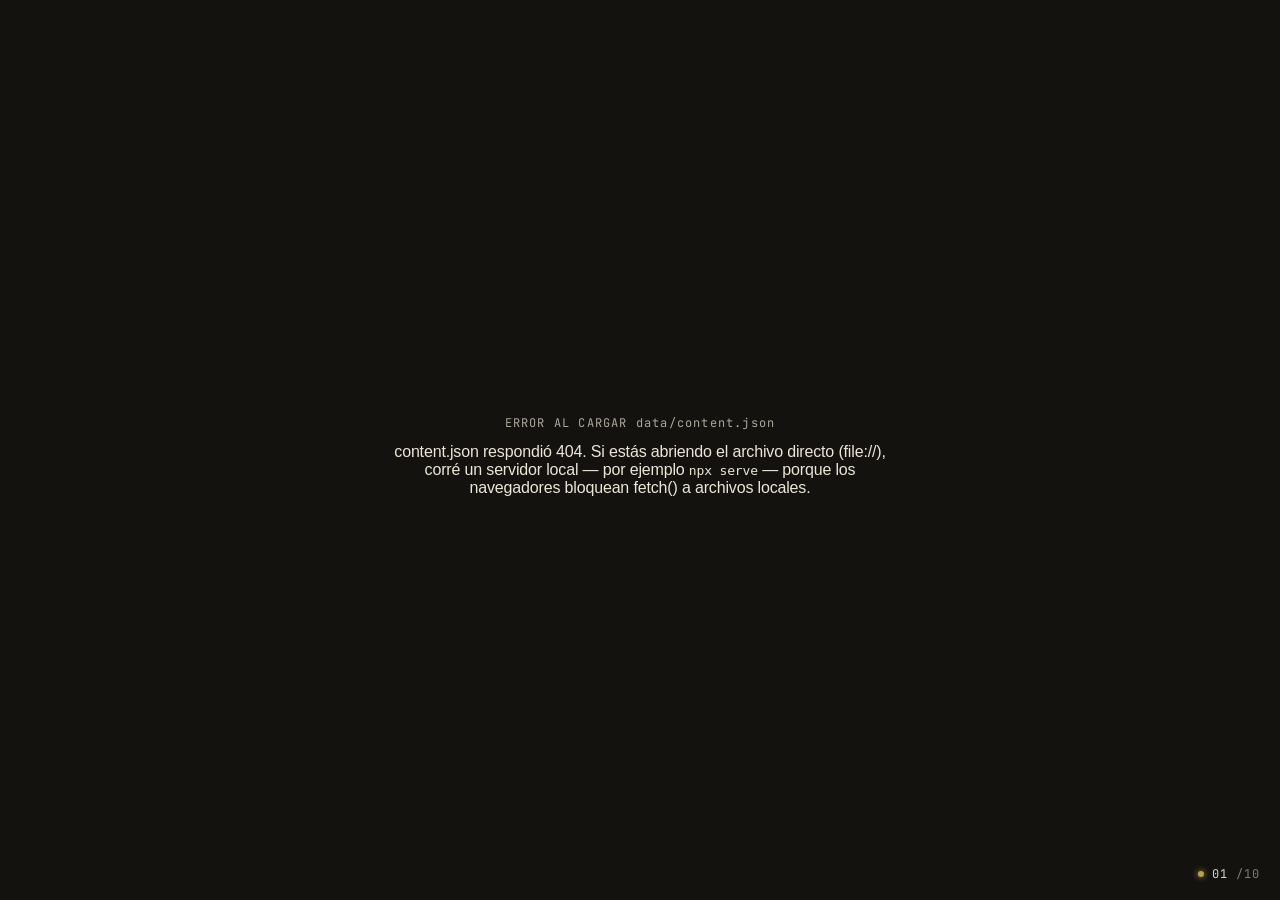
==== index.html @ b9a78e99 "Agrega revista digital" ====
<!DOCTYPE html>
<html lang="es">
<head>
  <meta charset="UTF-8">
  <meta name="viewport" content="width=device-width, initial-scale=1.0">
  <meta name="description" content="ARE WE THERE YET? — revista digital de diseño, instalaciones, música y ensayo.">
  <title>ARE WE THERE YET?</title>

  <link rel="stylesheet" href="./css/global.css">
  <link rel="stylesheet" href="./css/templates/cover.css">
  <link rel="stylesheet" href="./css/templates/index.css">
  <link rel="stylesheet" href="./css/templates/photo-feature.css">
  <link rel="stylesheet" href="./css/templates/duo-image.css">
  <link rel="stylesheet" href="./css/templates/quote.css">
  <link rel="stylesheet" href="./css/templates/article.css">
  <link rel="stylesheet" href="./css/templates/list-feature.css">
  <link rel="stylesheet" href="./css/templates/outro.css">
</head>
<body>
  <!--
    El contenido ya no vive acá. Cada sección se arma en tiempo de
    carga a partir de /data/content.json + las plantillas definidas
    en /js/templates.js. Para agregar, sacar o reordenar secciones,
    editá ese JSON (a mano o con /admin/index.html) — no hace falta
    tocar este archivo.
  -->
  <main class="magazine" id="magazine" aria-label="Revista ARE WE THERE YET?"></main>

  <div class="section-indicator" aria-hidden="true">
    <span class="section-indicator__dot"></span>
    <span id="sectionIndicator">01</span><span id="sectionIndicatorTotal" class="section-indicator__total">/10</span>
  </div>

  <script src="./js/infinite-scroll.js"></script>
  <script src="./js/templates.js"></script>
  <script src="./js/render.js"></script>
</body>
</html>
---- css/global.css ----
@import url("https://fonts.googleapis.com/css2?family=Fraunces:ital,opsz,wght@0,9..144,340;0,9..144,600;0,9..144,900;1,9..144,500&family=Inter:wght@400;500;600;700&family=JetBrains+Mono:wght@400;500&display=swap");

:root {
  --viewport-height: 100dvh;

  /* Paleta cinemática — negativo cálido, no negro puro; hueso, no
     blanco puro; óxido en vez del clásico terracota de IA; musgo y
     mostaza apagado como acentos secundarios. */
  --ink: #14120f;
  --paper: #ece6d8;
  --oxide: #7a3420;
  --moss: #454f3f;
  --signal: #cbb45c;

  --font-display: 'Fraunces', Georgia, 'Times New Roman', serif;
  --font-body: 'Inter', Arial, Helvetica, sans-serif;
  --font-mono: 'JetBrains Mono', 'Courier New', monospace;
}

* {
  box-sizing: border-box;
}

::selection {
  background-color: var(--oxide);
  color: var(--paper);
}

html,
body {
  margin: 0;
  padding: 0;
  width: 100%;
  height: 100%;
  background: var(--ink);
}

body {
  overflow: hidden;
  font-family: var(--font-body);
  letter-spacing: -0.01em;
}

.magazine {
  width: 100%;
  height: var(--viewport-height);
  overflow-y: auto;
  overflow-x: hidden;
  overscroll-behavior-y: none;
  -webkit-overflow-scrolling: touch;
  scrollbar-width: none;
}

.magazine::-webkit-scrollbar {
  display: none;
}

.section {
  position: relative;
  width: 100%;
  height: var(--viewport-height);
  min-height: var(--viewport-height);
  overflow: hidden;
  --progress: 0;
  --fade: 1;
}

/* Parallax continuo: el contenido de cada sección se corre y funde
   en proporción directa a --progress/--fade, actualizado en cada
   frame de scroll para que siga al gesto sin delay. */
.section > * {
  transform: translateY(calc(var(--progress) * 44px));
  opacity: var(--fade);
  will-change: transform, opacity;
}

/* Indicador tipo "timecode de cinta" — la firma visual del sitio.
   En vez de un número decorativo, se lee como el contador de un
   grabador de archivo: luz piloto + posición / total del reel. */
.section-indicator {
  position: fixed;
  right: 20px;
  bottom: 18px;
  z-index: 100;
  display: flex;
  align-items: center;
  gap: 8px;
  mix-blend-mode: difference;
  color: var(--paper);
  font-family: var(--font-mono);
  font-size: 12px;
  letter-spacing: 0.08em;
  pointer-events: none;
}

.section-indicator__dot {
  width: 6px;
  height: 6px;
  border-radius: 50%;
  background: var(--signal);
  box-shadow: 0 0 6px var(--signal);
}

.section-indicator__total {
  opacity: 0.55;
}

@media (max-width: 700px) {
  .section-indicator {
    right: 16px;
    bottom: 14px;
    font-size: 11px;
  }
}

@media (prefers-reduced-motion: reduce) {
  .magazine {
    scroll-behavior: auto;
  }

  .section > * {
    transform: none !important;
    opacity: 1 !important;
  }
}
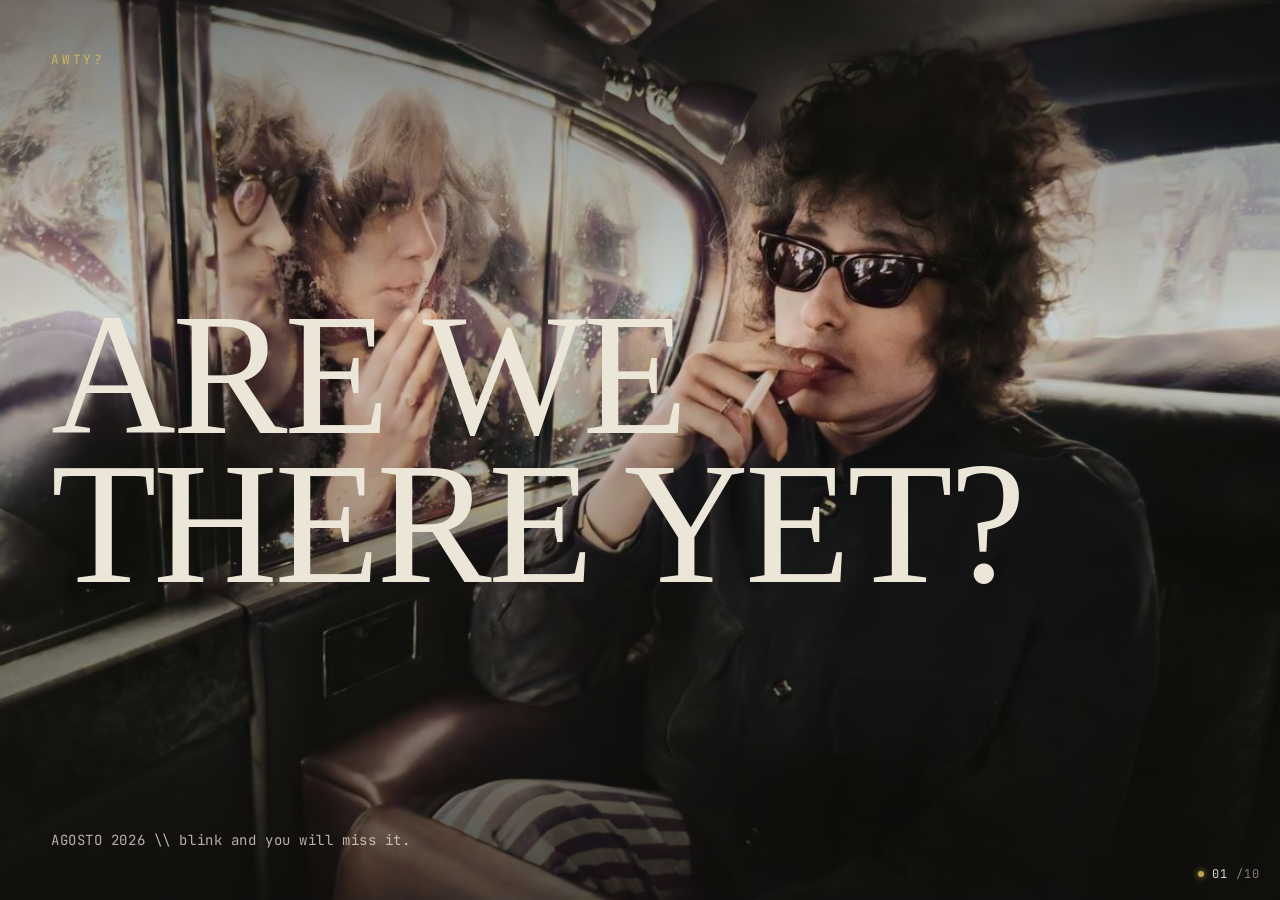
==== commit 63472bbc: "Agrega revista digital" ====
--- a/index.html
+++ b/index.html
@@ -5,23 +5,24 @@
   <meta name="viewport" content="width=device-width, initial-scale=1.0">
   <meta name="description" content="ARE WE THERE YET? — revista digital de diseño, instalaciones, música y ensayo.">
   <title>ARE WE THERE YET?</title>
+  <link rel="icon" href="data:image/svg+xml,<svg xmlns=%22http://www.w3.org/2000/svg%22 viewBox=%220 0 100 100%22><rect width=%22100%22 height=%22100%22 fill=%22%23d7ff36%22/><text x=%2250%22 y=%2268%22 text-anchor=%22middle%22 font-size=%2260%22>?</text></svg>">
 
   <link rel="stylesheet" href="./css/global.css">
-  <link rel="stylesheet" href="./css/templates/cover.css">
-  <link rel="stylesheet" href="./css/templates/index.css">
-  <link rel="stylesheet" href="./css/templates/photo-feature.css">
-  <link rel="stylesheet" href="./css/templates/duo-image.css">
-  <link rel="stylesheet" href="./css/templates/quote.css">
-  <link rel="stylesheet" href="./css/templates/article.css">
-  <link rel="stylesheet" href="./css/templates/list-feature.css">
-  <link rel="stylesheet" href="./css/templates/outro.css">
+  <link rel="stylesheet" href="./css/cover.css">
+  <link rel="stylesheet" href="./css/index.css">
+  <link rel="stylesheet" href="./css/photo-feature.css">
+  <link rel="stylesheet" href="./css/duo-image.css">
+  <link rel="stylesheet" href="./css/quote.css">
+  <link rel="stylesheet" href="./css/article.css">
+  <link rel="stylesheet" href="./css/list-feature.css">
+  <link rel="stylesheet" href="./css/outro.css">
 </head>
 <body>
   <!--
     El contenido ya no vive acá. Cada sección se arma en tiempo de
-    carga a partir de /data/content.json + las plantillas definidas
+    carga a partir de /content.json + las plantillas definidas
     en /js/templates.js. Para agregar, sacar o reordenar secciones,
-    editá ese JSON (a mano o con /admin/index.html) — no hace falta
+    editá ese JSON (a mano o con /admin.html) — no hace falta
     tocar este archivo.
   -->
   <main class="magazine" id="magazine" aria-label="Revista ARE WE THERE YET?"></main>
@@ -35,4 +36,4 @@
   <script src="./js/templates.js"></script>
   <script src="./js/render.js"></script>
 </body>
-</html>+</html>
--- a/css/cover.css
+++ b/css/cover.css
@@ -0,0 +1,50 @@
+.tpl-cover {
+  display: grid;
+  grid-template-rows: auto 1fr auto;
+  padding: clamp(24px, 4vw, 64px);
+  background-color: var(--ink);
+  background-size: cover;
+  background-position: center;
+  background-repeat: no-repeat;
+  background-image: linear-gradient(
+      180deg,
+      rgba(20, 18, 15, 0.55) 0%,
+      rgba(20, 18, 15, 0.15) 35%,
+      rgba(20, 18, 15, 0.65) 100%
+    ),
+    var(--cover-image, none);
+  color: var(--paper);
+}
+
+.cover__eyebrow {
+  margin: 0;
+  font-family: var(--font-mono);
+  font-size: clamp(11px, 1vw, 13px);
+  text-transform: uppercase;
+  letter-spacing: 0.22em;
+  color: var(--signal);
+}
+
+.cover__title {
+  align-self: center;
+  margin: 0;
+  font-family: var(--font-display);
+  font-weight: 340;
+  font-size: clamp(64px, 13.5vw, 220px);
+  line-height: 0.86;
+  letter-spacing: -0.02em;
+}
+
+.cover__issue {
+  margin: 0;
+  font-family: var(--font-mono);
+  font-size: clamp(11px, 1.1vw, 14px);
+  letter-spacing: 0.04em;
+  opacity: 0.75;
+}
+
+@media (max-width: 700px) {
+  .cover__title {
+    font-size: clamp(56px, 17vw, 120px);
+  }
+}
--- a/css/index.css
+++ b/css/index.css
@@ -0,0 +1,96 @@
+.tpl-index {
+  display: grid;
+  grid-template-rows: auto 1fr auto;
+  gap: clamp(20px, 3vw, 40px);
+  padding: clamp(28px, 5vw, 88px);
+  background: var(--ink);
+  color: var(--paper);
+}
+
+.index__header {
+  display: flex;
+  align-items: baseline;
+  justify-content: space-between;
+  gap: 16px;
+  border-bottom: 1px solid rgba(236, 230, 216, 0.2);
+  padding-bottom: 16px;
+}
+
+.index__label {
+  margin: 0;
+  font-family: var(--font-mono);
+  font-size: 11px;
+  text-transform: uppercase;
+  letter-spacing: 0.14em;
+  opacity: 0.6;
+}
+
+.index__heading {
+  margin: 0;
+  font-family: var(--font-display);
+  font-weight: 600;
+  font-size: clamp(28px, 3.4vw, 46px);
+  letter-spacing: -0.01em;
+}
+
+.index__list {
+  list-style: none;
+  margin: 0;
+  padding: 0;
+  display: flex;
+  flex-direction: column;
+  justify-content: center;
+  gap: clamp(10px, 1.6vw, 20px);
+}
+
+.index__item {
+  display: grid;
+  grid-template-columns: 56px 1fr auto;
+  align-items: baseline;
+  gap: 18px;
+  padding-bottom: clamp(10px, 1.6vw, 20px);
+  border-bottom: 1px solid rgba(236, 230, 216, 0.12);
+}
+
+.index__number {
+  font-family: var(--font-mono);
+  font-size: 13px;
+  color: var(--signal);
+}
+
+.index__title {
+  font-family: var(--font-display);
+  font-weight: 600;
+  font-size: clamp(20px, 2.6vw, 34px);
+  letter-spacing: -0.01em;
+}
+
+.index__tag {
+  font-style: normal;
+  font-family: var(--font-mono);
+  font-size: 11px;
+  text-transform: uppercase;
+  letter-spacing: 0.1em;
+  opacity: 0.55;
+  text-align: right;
+  white-space: nowrap;
+}
+
+.index__note {
+  margin: 0;
+  max-width: 46ch;
+  font-size: 13px;
+  line-height: 1.5;
+  opacity: 0.6;
+}
+
+@media (max-width: 700px) {
+  .index__item {
+    grid-template-columns: 36px 1fr;
+  }
+
+  .index__tag {
+    grid-column: 2;
+    text-align: left;
+  }
+}
--- a/css/photo-feature.css
+++ b/css/photo-feature.css
@@ -0,0 +1,61 @@
+.tpl-photoFeature {
+  background: var(--ink);
+}
+
+.photo-feature__img {
+  position: absolute;
+  inset: 0;
+  width: 100%;
+  height: 100%;
+  object-fit: cover;
+  filter: saturate(0.82) contrast(1.05);
+}
+
+/* Panel tipo subtítulo de cine: caja acotada, no un scrim de toda
+   la imagen — la foto respira, el texto es una intervención mínima. */
+.photo-feature__panel {
+  position: absolute;
+  left: clamp(20px, 4vw, 56px);
+  right: clamp(20px, 4vw, 56px);
+  bottom: clamp(20px, 4vw, 56px);
+  max-width: 620px;
+  padding: clamp(20px, 2.6vw, 32px);
+  background: rgba(20, 18, 15, 0.72);
+  backdrop-filter: blur(6px);
+  color: var(--paper);
+}
+
+.photo-feature__kicker {
+  margin: 0 0 10px;
+  font-family: var(--font-mono);
+  font-size: 11px;
+  text-transform: uppercase;
+  letter-spacing: 0.16em;
+  color: var(--signal);
+}
+
+.photo-feature__title {
+  margin: 0 0 12px;
+  font-family: var(--font-display);
+  font-weight: 340;
+  font-size: clamp(32px, 4.4vw, 62px);
+  line-height: 0.92;
+  letter-spacing: -0.01em;
+}
+
+.photo-feature__body {
+  margin: 0;
+  max-width: 46ch;
+  font-size: clamp(13px, 1.1vw, 15px);
+  line-height: 1.55;
+  opacity: 0.85;
+}
+
+@media (max-width: 700px) {
+  .photo-feature__panel {
+    left: 16px;
+    right: 16px;
+    bottom: 16px;
+    max-width: none;
+  }
+}
--- a/css/duo-image.css
+++ b/css/duo-image.css
@@ -0,0 +1,89 @@
+.tpl-duoImage {
+  display: grid;
+  grid-template-columns: 1fr 1fr;
+  grid-template-rows: auto 1fr auto;
+  gap: clamp(14px, 2vw, 24px);
+  padding: clamp(24px, 4vw, 56px);
+  background: var(--paper);
+  color: var(--ink);
+}
+
+.duo-image__title-block {
+  grid-column: 1 / -1;
+}
+
+.duo-image__kicker {
+  margin: 0 0 6px;
+  font-family: var(--font-mono);
+  font-size: 11px;
+  text-transform: uppercase;
+  letter-spacing: 0.14em;
+  color: var(--oxide);
+}
+
+.duo-image__title {
+  margin: 0;
+  font-family: var(--font-display);
+  font-weight: 600;
+  font-size: clamp(32px, 5vw, 84px);
+  line-height: 0.86;
+  letter-spacing: -0.01em;
+}
+
+.duo-image__figure {
+  margin: 0;
+  position: relative;
+  min-height: 0;
+}
+
+.duo-image__figure--one {
+  align-self: end;
+}
+
+.duo-image__figure--two {
+  align-self: start;
+  margin-top: clamp(20px, 4vw, 56px);
+}
+
+.duo-image__figure img {
+  display: block;
+  width: 100%;
+  height: 100%;
+  max-height: 42vh;
+  object-fit: cover;
+  filter: saturate(0.82) contrast(1.05);
+}
+
+.duo-image__figure figcaption {
+  margin-top: 6px;
+  font-family: var(--font-mono);
+  font-size: 10px;
+  text-transform: uppercase;
+  letter-spacing: 0.1em;
+  opacity: 0.55;
+}
+
+.duo-image__note {
+  grid-column: 1 / -1;
+  margin: 0;
+  max-width: 52ch;
+  font-size: 13px;
+  line-height: 1.5;
+  opacity: 0.7;
+}
+
+@media (max-width: 700px) {
+  .tpl-duoImage {
+    grid-template-columns: 1fr;
+    overflow-y: auto;
+  }
+
+  .duo-image__figure--one,
+  .duo-image__figure--two {
+    margin-top: 0;
+  }
+
+  .duo-image__figure img {
+    max-height: 26vh;
+  }
+}
--- a/css/quote.css
+++ b/css/quote.css
@@ -0,0 +1,52 @@
+.tpl-quote {
+  display: flex;
+  flex-direction: column;
+  align-items: center;
+  justify-content: center;
+  gap: clamp(18px, 3vw, 32px);
+  padding: clamp(24px, 6vw, 96px);
+  background: var(--paper);
+  color: var(--ink);
+  text-align: center;
+}
+
+.quote__label {
+  margin: 0;
+  font-family: var(--font-mono);
+  font-size: 11px;
+  text-transform: uppercase;
+  letter-spacing: 0.2em;
+  color: var(--oxide);
+}
+
+.quote__text {
+  margin: 0;
+  max-width: 18ch;
+  font-family: var(--font-display);
+  font-style: italic;
+  font-weight: 500;
+  font-size: clamp(32px, 5.6vw, 84px);
+  line-height: 1.04;
+  letter-spacing: -0.01em;
+}
+
+.quote__tags {
+  display: flex;
+  gap: 14px;
+  font-family: var(--font-mono);
+  font-size: 11px;
+  text-transform: uppercase;
+  letter-spacing: 0.14em;
+  opacity: 0.55;
+}
+
+.quote__tags span::after {
+  content: '·';
+  margin-left: 14px;
+  opacity: 0.6;
+}
+
+.quote__tags span:last-child::after {
+  content: '';
+  margin: 0;
+}
--- a/css/article.css
+++ b/css/article.css
@@ -0,0 +1,127 @@
+.tpl-article {
+  display: grid;
+  grid-template-columns: minmax(0, 1fr) minmax(320px, 42vw);
+  align-items: center;
+  gap: clamp(24px, 4vw, 64px);
+  padding: clamp(24px, 4vw, 64px);
+  background: var(--ink);
+}
+
+.article__intro {
+  min-width: 0;
+  height: 100%;
+  display: flex;
+  flex-direction: column;
+  justify-content: center;
+  padding: clamp(20px, 3vw, 40px);
+  background-size: cover;
+  background-position: center;
+  background-repeat: no-repeat;
+  color: var(--paper);
+}
+
+.article__top-label {
+  margin: 0 0 14px;
+  font-family: var(--font-mono);
+  font-size: 11px;
+  text-transform: uppercase;
+  letter-spacing: 0.18em;
+  color: var(--signal);
+}
+
+.article__title {
+  margin: 0 0 10px;
+  font-family: var(--font-display);
+  font-weight: 900;
+  font-size: clamp(56px, 9vw, 150px);
+  line-height: 0.82;
+  letter-spacing: -0.02em;
+}
+
+.article__subtitle {
+  margin: 0;
+  font-size: clamp(13px, 1.2vw, 16px);
+  opacity: 0.75;
+}
+
+.article__panel {
+  width: min(42vw, 620px);
+  max-width: 100%;
+  height: 100%;
+  max-height: 84vh;
+  justify-self: end;
+  overflow-y: auto;
+  overscroll-behavior: contain;
+  padding: clamp(24px, 3.5vw, 56px);
+  background: var(--paper);
+  color: var(--ink);
+  scrollbar-color: var(--oxide) transparent;
+  scrollbar-width: thin;
+}
+
+.article__kicker {
+  margin: 0 0 30px;
+  font-family: var(--font-mono);
+  font-size: 11px;
+  font-weight: 500;
+  text-transform: uppercase;
+  letter-spacing: 0.16em;
+  color: var(--oxide);
+}
+
+.article__headline {
+  margin: 0 0 22px;
+  font-family: var(--font-display);
+  font-weight: 600;
+  font-size: clamp(28px, 3.6vw, 54px);
+  line-height: 0.98;
+  letter-spacing: -0.01em;
+}
+
+.article__author {
+  margin: 0 0 22px;
+  padding-bottom: 16px;
+  border-bottom: 1px solid rgba(20, 18, 15, 0.2);
+  font-family: var(--font-mono);
+  font-size: 11px;
+  text-transform: uppercase;
+  letter-spacing: 0.1em;
+}
+
+.article__body {
+  font-family: var(--font-display);
+  font-size: clamp(15px, 1.2vw, 18px);
+  line-height: 1.6;
+}
+
+.article__body p {
+  margin: 0 0 1.2em;
+}
+
+.article__note {
+  padding-top: 16px;
+  border-top: 1px solid rgba(20, 18, 15, 0.2);
+  font-family: var(--font-mono);
+  font-size: 10px;
+  text-transform: uppercase;
+  letter-spacing: 0.1em;
+  opacity: 0.6;
+}
+
+@media (max-width: 760px) {
+  .tpl-article {
+    grid-template-columns: 1fr;
+    grid-template-rows: auto minmax(0, 1fr);
+    gap: 16px;
+  }
+
+  .article__title {
+    font-size: clamp(48px, 18vw, 92px);
+  }
+
+  .article__panel {
+    width: 100%;
+    max-height: 52vh;
+    justify-self: center;
+  }
+}
--- a/css/list-feature.css
+++ b/css/list-feature.css
@@ -0,0 +1,77 @@
+.tpl-listFeature {
+  display: grid;
+  grid-template-columns: minmax(280px, 1fr) minmax(0, 1.3fr);
+  align-items: center;
+  gap: clamp(24px, 4vw, 56px);
+  padding: clamp(24px, 4vw, 64px);
+  background: var(--ink);
+  color: var(--paper);
+}
+
+.list-feature__kicker {
+  margin: 0 0 12px;
+  font-family: var(--font-mono);
+  font-size: 11px;
+  text-transform: uppercase;
+  letter-spacing: 0.16em;
+  color: var(--signal);
+}
+
+.list-feature__title {
+  margin: 0;
+  font-family: var(--font-display);
+  font-weight: 900;
+  font-size: clamp(44px, 6vw, 96px);
+  line-height: 0.86;
+  letter-spacing: -0.01em;
+}
+
+.list-feature__img {
+  display: none;
+}
+
+.list-feature__steps {
+  list-style: none;
+  counter-reset: step;
+  margin: 0;
+  padding: 0;
+  display: flex;
+  flex-direction: column;
+  gap: clamp(14px, 2vw, 22px);
+}
+
+.list-feature__steps li {
+  counter-increment: step;
+  display: grid;
+  grid-template-columns: 40px 1fr;
+  gap: 16px;
+  padding-bottom: clamp(14px, 2vw, 22px);
+  border-bottom: 1px solid rgba(236, 230, 216, 0.14);
+  font-family: var(--font-display);
+  font-size: clamp(17px, 1.6vw, 24px);
+  line-height: 1.3;
+}
+
+.list-feature__steps li::before {
+  content: counter(step, decimal-leading-zero);
+  font-family: var(--font-mono);
+  font-size: 12px;
+  color: var(--signal);
+}
+
+@media (min-width: 701px) {
+  .list-feature__img {
+    display: block;
+    width: 100%;
+    height: clamp(220px, 30vh, 340px);
+    object-fit: cover;
+    filter: saturate(0.82) contrast(1.05);
+    margin-top: clamp(16px, 2.4vw, 28px);
+  }
+}
+
+@media (max-width: 700px) {
+  .tpl-listFeature {
+    grid-template-columns: 1fr;
+  }
+}
--- a/css/outro.css
+++ b/css/outro.css
@@ -0,0 +1,82 @@
+.tpl-outro {
+  display: flex;
+  flex-direction: column;
+  justify-content: space-between;
+  padding: clamp(24px, 5vw, 72px);
+  color: var(--paper);
+  background: var(--ink);
+}
+
+.outro__img,
+.outro__overlay {
+  position: absolute;
+  inset: 0;
+  width: 100%;
+  height: 100%;
+}
+
+.outro__img {
+  object-fit: cover;
+  filter: saturate(0.78) contrast(1.05);
+}
+
+.outro__overlay {
+  background: linear-gradient(90deg, rgba(20, 18, 15, 0.82), rgba(20, 18, 15, 0.1));
+}
+
+.outro__kicker,
+.outro__title,
+.outro__credits {
+  position: relative;
+  z-index: 1;
+}
+
+.outro__kicker {
+  margin: 0;
+  font-family: var(--font-mono);
+  font-size: 11px;
+  text-transform: uppercase;
+  letter-spacing: 0.2em;
+  color: var(--signal);
+}
+
+.outro__title {
+  margin: 0;
+  font-family: var(--font-display);
+  font-weight: 340;
+  font-style: italic;
+  font-size: clamp(56px, 12vw, 190px);
+  line-height: 0.86;
+  letter-spacing: -0.01em;
+}
+
+.outro__credits {
+  display: flex;
+  justify-content: space-between;
+  gap: 24px;
+  padding-top: 14px;
+  border-top: 1px solid rgba(236, 230, 216, 0.3);
+}
+
+.outro__credits p {
+  margin: 0;
+  font-family: var(--font-mono);
+  font-size: 10px;
+  text-transform: uppercase;
+  letter-spacing: 0.12em;
+}
+
+@media (max-width: 700px) {
+  .outro__img {
+    object-position: 60% center;
+  }
+
+  .outro__title {
+    font-size: 18vw;
+  }
+
+  .outro__credits {
+    display: grid;
+    grid-template-columns: 1fr 1fr;
+  }
+}
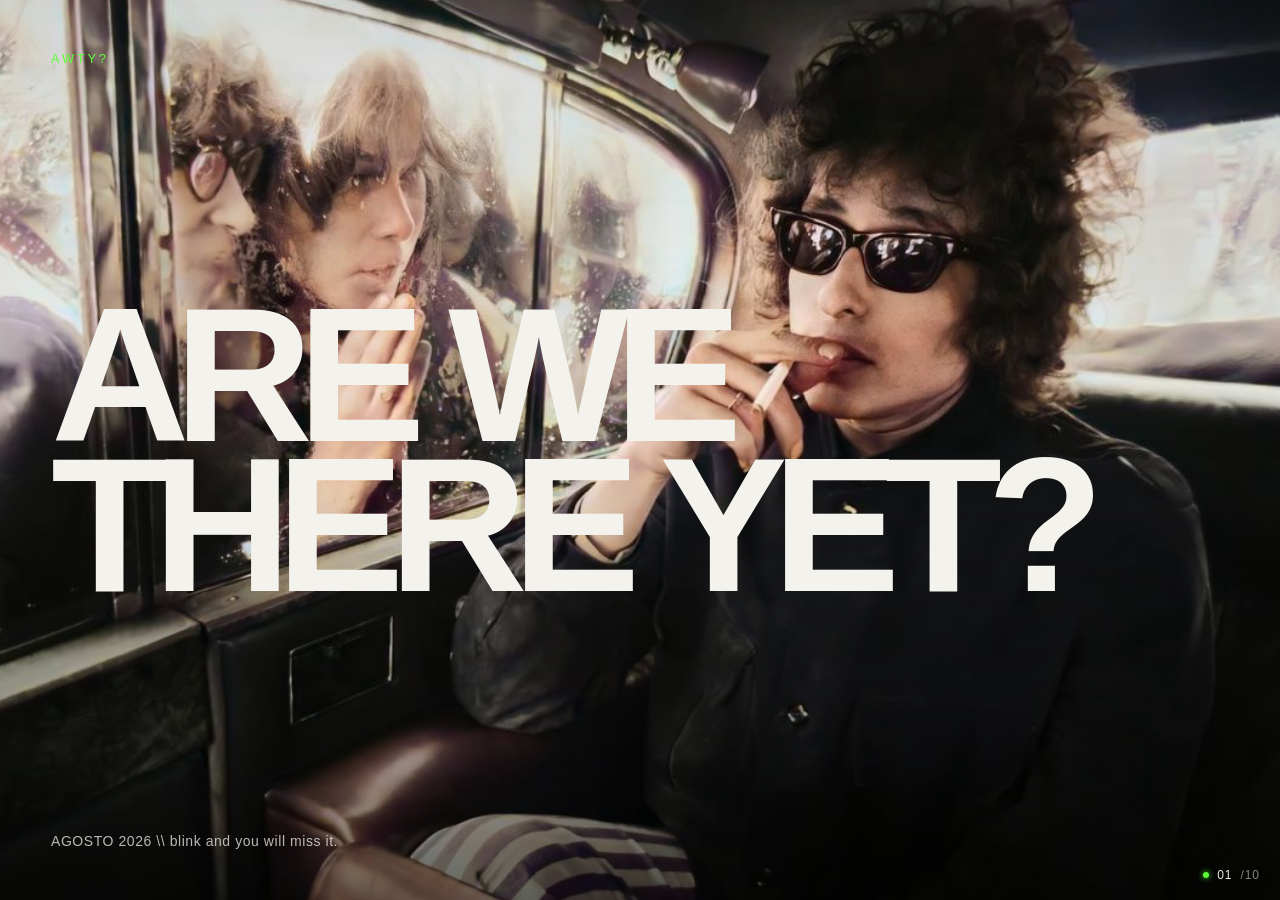
==== commit 3ce7b540: "Actualiza diseño y limpia archivos" ====
--- a/index.html
+++ b/index.html
@@ -16,6 +16,7 @@
   <link rel="stylesheet" href="./css/article.css">
   <link rel="stylesheet" href="./css/list-feature.css">
   <link rel="stylesheet" href="./css/outro.css">
+  <link rel="stylesheet" href="./css/video-feature.css">
 </head>
 <body>
   <!--
--- a/css/global.css
+++ b/css/global.css
@@ -1,20 +1,15 @@
-@import url("https://fonts.googleapis.com/css2?family=Fraunces:ital,opsz,wght@0,9..144,340;0,9..144,600;0,9..144,900;1,9..144,500&family=Inter:wght@400;500;600;700&family=JetBrains+Mono:wght@400;500&display=swap");
-
 :root {
   --viewport-height: 100dvh;
 
-  /* Paleta cinemática — negativo cálido, no negro puro; hueso, no
-     blanco puro; óxido en vez del clásico terracota de IA; musgo y
-     mostaza apagado como acentos secundarios. */
-  --ink: #14120f;
-  --paper: #ece6d8;
-  --oxide: #7a3420;
-  --moss: #454f3f;
-  --signal: #cbb45c;
+  --ink: #111;
+  --paper: #f4f2ec;
+  --oxide: #1c18ff;
+  --moss: #123d19;
+  --signal: #5cff38;
 
-  --font-display: 'Fraunces', Georgia, 'Times New Roman', serif;
-  --font-body: 'Inter', Arial, Helvetica, sans-serif;
-  --font-mono: 'JetBrains Mono', 'Courier New', monospace;
+  --font-display: Arial, Helvetica, sans-serif;
+  --font-body: Arial, Helvetica, sans-serif;
+  --font-mono: Arial, Helvetica, sans-serif;
 }
 
 * {
@@ -38,7 +33,7 @@
 body {
   overflow: hidden;
   font-family: var(--font-body);
-  letter-spacing: -0.01em;
+  letter-spacing: -0.02em;
 }
 
 .magazine {
@@ -49,6 +44,7 @@
   overscroll-behavior-y: none;
   -webkit-overflow-scrolling: touch;
   scrollbar-width: none;
+  overflow-anchor: none;
 }
 
 .magazine::-webkit-scrollbar {
@@ -63,6 +59,7 @@
   overflow: hidden;
   --progress: 0;
   --fade: 1;
+  overflow-anchor: none;
 }
 
 /* Parallax continuo: el contenido de cada sección se corre y funde
@@ -72,6 +69,42 @@
   transform: translateY(calc(var(--progress) * 44px));
   opacity: var(--fade);
   will-change: transform, opacity;
+}
+
+.section[data-image-fit="cover"] img {
+  object-fit: cover !important;
+}
+
+.section[data-image-fit="contain"] img {
+  object-fit: contain !important;
+}
+
+.section[data-image-position="top"] img { object-position: center top !important; }
+.section[data-image-position="bottom"] img { object-position: center bottom !important; }
+.section[data-image-position="left"] img { object-position: left center !important; }
+.section[data-image-position="right"] img { object-position: right center !important; }
+
+.section-cta {
+  position: absolute !important;
+  right: clamp(20px, 4vw, 56px);
+  top: clamp(20px, 4vw, 56px);
+  z-index: 20;
+  display: inline-flex;
+  align-items: center;
+  gap: 18px;
+  padding: 12px 16px;
+  border: 1px solid currentColor;
+  background: var(--custom-accent, var(--signal));
+  color: #111;
+  font-size: 11px;
+  font-weight: 700;
+  letter-spacing: 0.12em;
+  text-decoration: none;
+  text-transform: uppercase;
+}
+
+.section-cta:hover {
+  filter: invert(1);
 }
 
 /* Indicador tipo "timecode de cinta" — la firma visual del sitio.
@@ -122,4 +155,4 @@
     transform: none !important;
     opacity: 1 !important;
   }
-}+}
--- a/css/cover.css
+++ b/css/cover.css
@@ -3,20 +3,34 @@
   grid-template-rows: auto 1fr auto;
   padding: clamp(24px, 4vw, 64px);
   background-color: var(--ink);
-  background-size: cover;
-  background-position: center;
-  background-repeat: no-repeat;
-  background-image: linear-gradient(
-      180deg,
-      rgba(20, 18, 15, 0.55) 0%,
-      rgba(20, 18, 15, 0.15) 35%,
-      rgba(20, 18, 15, 0.65) 100%
-    ),
-    var(--cover-image, none);
   color: var(--paper);
 }
 
+.tpl-cover::after {
+  content: '';
+  position: absolute;
+  inset: 0;
+  z-index: 1;
+  background: linear-gradient(
+    180deg,
+    rgba(0, 0, 0, 0.12) 0%,
+    rgba(0, 0, 0, 0) 52%,
+    rgba(0, 0, 0, 0.48) 100%
+  );
+  pointer-events: none;
+}
+
+.cover__img {
+  position: absolute;
+  inset: -48px 0;
+  width: 100%;
+  height: calc(100% + 96px);
+  object-fit: cover;
+}
+
 .cover__eyebrow {
+  position: relative;
+  z-index: 2;
   margin: 0;
   font-family: var(--font-mono);
   font-size: clamp(11px, 1vw, 13px);
@@ -26,16 +40,20 @@
 }
 
 .cover__title {
+  position: relative;
+  z-index: 2;
   align-self: center;
   margin: 0;
   font-family: var(--font-display);
-  font-weight: 340;
-  font-size: clamp(64px, 13.5vw, 220px);
-  line-height: 0.86;
-  letter-spacing: -0.02em;
+  font-weight: 900;
+  font-size: clamp(72px, 15vw, 250px);
+  line-height: 0.78;
+  letter-spacing: -0.08em;
 }
 
 .cover__issue {
+  position: relative;
+  z-index: 2;
   margin: 0;
   font-family: var(--font-mono);
   font-size: clamp(11px, 1.1vw, 14px);
@@ -47,4 +65,4 @@
   .cover__title {
     font-size: clamp(56px, 17vw, 120px);
   }
-}+}
--- a/css/index.css
+++ b/css/index.css
@@ -2,9 +2,9 @@
   display: grid;
   grid-template-rows: auto 1fr auto;
   gap: clamp(20px, 3vw, 40px);
-  padding: clamp(28px, 5vw, 88px);
-  background: var(--ink);
-  color: var(--paper);
+  padding: clamp(32px, 7vw, 112px);
+  background: var(--paper);
+  color: var(--ink);
 }
 
 .index__header {
@@ -12,7 +12,7 @@
   align-items: baseline;
   justify-content: space-between;
   gap: 16px;
-  border-bottom: 1px solid rgba(236, 230, 216, 0.2);
+  border-bottom: 1px solid currentColor;
   padding-bottom: 16px;
 }
 
@@ -28,9 +28,9 @@
 .index__heading {
   margin: 0;
   font-family: var(--font-display);
-  font-weight: 600;
-  font-size: clamp(28px, 3.4vw, 46px);
-  letter-spacing: -0.01em;
+  font-weight: 900;
+  font-size: clamp(36px, 5vw, 76px);
+  letter-spacing: -0.06em;
 }
 
 .index__list {
@@ -40,7 +40,7 @@
   display: flex;
   flex-direction: column;
   justify-content: center;
-  gap: clamp(10px, 1.6vw, 20px);
+  gap: clamp(14px, 2.2vw, 30px);
 }
 
 .index__item {
@@ -49,7 +49,7 @@
   align-items: baseline;
   gap: 18px;
   padding-bottom: clamp(10px, 1.6vw, 20px);
-  border-bottom: 1px solid rgba(236, 230, 216, 0.12);
+  border-bottom: 1px solid rgba(17, 17, 17, 0.18);
 }
 
 .index__number {
@@ -60,9 +60,9 @@
 
 .index__title {
   font-family: var(--font-display);
-  font-weight: 600;
-  font-size: clamp(20px, 2.6vw, 34px);
-  letter-spacing: -0.01em;
+  font-weight: 800;
+  font-size: clamp(22px, 3vw, 44px);
+  letter-spacing: -0.04em;
 }
 
 .index__tag {
--- a/css/photo-feature.css
+++ b/css/photo-feature.css
@@ -8,20 +8,18 @@
   width: 100%;
   height: 100%;
   object-fit: cover;
-  filter: saturate(0.82) contrast(1.05);
+  filter: contrast(1.03);
 }
 
-/* Panel tipo subtítulo de cine: caja acotada, no un scrim de toda
-   la imagen — la foto respira, el texto es una intervención mínima. */
 .photo-feature__panel {
   position: absolute;
   left: clamp(20px, 4vw, 56px);
   right: clamp(20px, 4vw, 56px);
   bottom: clamp(20px, 4vw, 56px);
-  max-width: 620px;
-  padding: clamp(20px, 2.6vw, 32px);
-  background: rgba(20, 18, 15, 0.72);
-  backdrop-filter: blur(6px);
+  max-width: 760px;
+  padding: 0;
+  background: transparent;
+  text-shadow: 0 2px 24px rgba(0, 0, 0, 0.65);
   color: var(--paper);
 }
 
@@ -37,10 +35,10 @@
 .photo-feature__title {
   margin: 0 0 12px;
   font-family: var(--font-display);
-  font-weight: 340;
-  font-size: clamp(32px, 4.4vw, 62px);
-  line-height: 0.92;
-  letter-spacing: -0.01em;
+  font-weight: 900;
+  font-size: clamp(48px, 8vw, 130px);
+  line-height: 0.8;
+  letter-spacing: -0.07em;
 }
 
 .photo-feature__body {
--- a/css/duo-image.css
+++ b/css/duo-image.css
@@ -1,15 +1,18 @@
 .tpl-duoImage {
   display: grid;
   grid-template-columns: 1fr 1fr;
-  grid-template-rows: auto 1fr auto;
-  gap: clamp(14px, 2vw, 24px);
-  padding: clamp(24px, 4vw, 56px);
-  background: var(--paper);
-  color: var(--ink);
+  grid-template-rows: 1fr;
+  gap: 0;
+  padding: 0;
+  background: var(--ink);
+  color: white;
 }
 
 .duo-image__title-block {
-  grid-column: 1 / -1;
+  position: absolute;
+  z-index: 2;
+  left: clamp(24px, 5vw, 72px);
+  top: clamp(24px, 5vw, 72px);
 }
 
 .duo-image__kicker {
@@ -18,44 +21,47 @@
   font-size: 11px;
   text-transform: uppercase;
   letter-spacing: 0.14em;
-  color: var(--oxide);
+  color: var(--signal);
 }
 
 .duo-image__title {
   margin: 0;
   font-family: var(--font-display);
   font-weight: 600;
-  font-size: clamp(32px, 5vw, 84px);
-  line-height: 0.86;
-  letter-spacing: -0.01em;
+  font-size: clamp(48px, 7vw, 120px);
+  line-height: 0.78;
+  letter-spacing: -0.07em;
 }
 
 .duo-image__figure {
   margin: 0;
   position: relative;
-  min-height: 0;
+  min-height: 100%;
+  overflow: hidden;
 }
 
 .duo-image__figure--one {
-  align-self: end;
+  align-self: stretch;
 }
 
 .duo-image__figure--two {
-  align-self: start;
-  margin-top: clamp(20px, 4vw, 56px);
+  align-self: stretch;
+  margin-top: 0;
 }
 
 .duo-image__figure img {
   display: block;
   width: 100%;
   height: 100%;
-  max-height: 42vh;
+  max-height: none;
   object-fit: cover;
-  filter: saturate(0.82) contrast(1.05);
+  filter: brightness(0.72) contrast(1.08);
 }
 
 .duo-image__figure figcaption {
-  margin-top: 6px;
+  position: absolute;
+  left: 20px;
+  bottom: 18px;
   font-family: var(--font-mono);
   font-size: 10px;
   text-transform: uppercase;
@@ -64,18 +70,22 @@
 }
 
 .duo-image__note {
-  grid-column: 1 / -1;
+  position: absolute;
+  z-index: 2;
+  right: clamp(24px, 5vw, 72px);
+  bottom: clamp(24px, 5vw, 72px);
   margin: 0;
   max-width: 52ch;
   font-size: 13px;
   line-height: 1.5;
-  opacity: 0.7;
+  color: white;
+  opacity: 0.85;
 }
 
 @media (max-width: 700px) {
   .tpl-duoImage {
     grid-template-columns: 1fr;
-    overflow-y: auto;
+    grid-template-rows: 1fr 1fr;
   }
 
   .duo-image__figure--one,
@@ -84,6 +94,6 @@
   }
 
   .duo-image__figure img {
-    max-height: 26vh;
+    max-height: none;
   }
 }
--- a/css/quote.css
+++ b/css/quote.css
@@ -4,7 +4,7 @@
   align-items: center;
   justify-content: center;
   gap: clamp(18px, 3vw, 32px);
-  padding: clamp(24px, 6vw, 96px);
+  padding: clamp(36px, 9vw, 150px);
   background: var(--paper);
   color: var(--ink);
   text-align: center;
@@ -23,11 +23,11 @@
   margin: 0;
   max-width: 18ch;
   font-family: var(--font-display);
-  font-style: italic;
-  font-weight: 500;
-  font-size: clamp(32px, 5.6vw, 84px);
-  line-height: 1.04;
-  letter-spacing: -0.01em;
+  font-style: normal;
+  font-weight: 800;
+  font-size: clamp(42px, 7vw, 112px);
+  line-height: 0.98;
+  letter-spacing: -0.06em;
 }
 
 .quote__tags {
--- a/css/article.css
+++ b/css/article.css
@@ -1,9 +1,9 @@
 .tpl-article {
   display: grid;
-  grid-template-columns: minmax(0, 1fr) minmax(320px, 42vw);
-  align-items: center;
-  gap: clamp(24px, 4vw, 64px);
-  padding: clamp(24px, 4vw, 64px);
+  grid-template-columns: minmax(0, 1.2fr) minmax(320px, .8fr);
+  align-items: stretch;
+  gap: 0;
+  padding: 0;
   background: var(--ink);
 }
 
@@ -13,7 +13,7 @@
   display: flex;
   flex-direction: column;
   justify-content: center;
-  padding: clamp(20px, 3vw, 40px);
+  padding: clamp(28px, 5vw, 72px);
   background-size: cover;
   background-position: center;
   background-repeat: no-repeat;
@@ -33,9 +33,9 @@
   margin: 0 0 10px;
   font-family: var(--font-display);
   font-weight: 900;
-  font-size: clamp(56px, 9vw, 150px);
-  line-height: 0.82;
-  letter-spacing: -0.02em;
+  font-size: clamp(72px, 12vw, 190px);
+  line-height: 0.76;
+  letter-spacing: -0.08em;
 }
 
 .article__subtitle {
@@ -45,15 +45,15 @@
 }
 
 .article__panel {
-  width: min(42vw, 620px);
+  width: 100%;
   max-width: 100%;
   height: 100%;
-  max-height: 84vh;
+  max-height: 100vh;
   justify-self: end;
   overflow-y: auto;
   overscroll-behavior: contain;
   padding: clamp(24px, 3.5vw, 56px);
-  background: var(--paper);
+  background: var(--signal);
   color: var(--ink);
   scrollbar-color: var(--oxide) transparent;
   scrollbar-width: thin;
@@ -72,10 +72,10 @@
 .article__headline {
   margin: 0 0 22px;
   font-family: var(--font-display);
-  font-weight: 600;
+  font-weight: 900;
   font-size: clamp(28px, 3.6vw, 54px);
   line-height: 0.98;
-  letter-spacing: -0.01em;
+  letter-spacing: -0.05em;
 }
 
 .article__author {
@@ -89,7 +89,7 @@
 }
 
 .article__body {
-  font-family: var(--font-display);
+  font-family: var(--font-body);
   font-size: clamp(15px, 1.2vw, 18px);
   line-height: 1.6;
 }
--- a/css/list-feature.css
+++ b/css/list-feature.css
@@ -1,9 +1,9 @@
 .tpl-listFeature {
   display: grid;
-  grid-template-columns: minmax(280px, 1fr) minmax(0, 1.3fr);
-  align-items: center;
-  gap: clamp(24px, 4vw, 56px);
-  padding: clamp(24px, 4vw, 64px);
+  grid-template-columns: 1fr 1fr;
+  align-items: stretch;
+  gap: 0;
+  padding: 0;
   background: var(--ink);
   color: var(--paper);
 }
@@ -17,24 +17,43 @@
   color: var(--signal);
 }
 
+.list-feature__title-block {
+  position: relative;
+  z-index: 2;
+  display: flex;
+  flex-direction: column;
+  justify-content: space-between;
+  padding: clamp(28px, 5vw, 72px);
+}
+
 .list-feature__title {
   margin: 0;
   font-family: var(--font-display);
   font-weight: 900;
-  font-size: clamp(44px, 6vw, 96px);
-  line-height: 0.86;
-  letter-spacing: -0.01em;
+  font-size: clamp(62px, 10vw, 160px);
+  line-height: 0.76;
+  letter-spacing: -0.08em;
 }
 
 .list-feature__img {
-  display: none;
+  display: block;
+  position: absolute;
+  inset: 0;
+  width: 100%;
+  height: 100%;
+  object-fit: cover;
+  filter: brightness(0.42) contrast(1.08);
 }
 
 .list-feature__steps {
   list-style: none;
   counter-reset: step;
+  position: relative;
+  z-index: 2;
   margin: 0;
-  padding: 0;
+  padding: clamp(28px, 5vw, 72px);
+  background: rgba(17,17,17,.74);
+  backdrop-filter: blur(8px);
   display: flex;
   flex-direction: column;
   gap: clamp(14px, 2vw, 22px);
@@ -47,7 +66,7 @@
   gap: 16px;
   padding-bottom: clamp(14px, 2vw, 22px);
   border-bottom: 1px solid rgba(236, 230, 216, 0.14);
-  font-family: var(--font-display);
+  font-family: var(--font-body);
   font-size: clamp(17px, 1.6vw, 24px);
   line-height: 1.3;
 }
@@ -59,19 +78,9 @@
   color: var(--signal);
 }
 
-@media (min-width: 701px) {
-  .list-feature__img {
-    display: block;
-    width: 100%;
-    height: clamp(220px, 30vh, 340px);
-    object-fit: cover;
-    filter: saturate(0.82) contrast(1.05);
-    margin-top: clamp(16px, 2.4vw, 28px);
-  }
-}
-
 @media (max-width: 700px) {
   .tpl-listFeature {
     grid-template-columns: 1fr;
+    grid-template-rows: 1fr 1fr;
   }
 }
--- a/css/outro.css
+++ b/css/outro.css
@@ -17,7 +17,7 @@
 
 .outro__img {
   object-fit: cover;
-  filter: saturate(0.78) contrast(1.05);
+  filter: contrast(1.05);
 }
 
 .outro__overlay {
@@ -43,11 +43,11 @@
 .outro__title {
   margin: 0;
   font-family: var(--font-display);
-  font-weight: 340;
-  font-style: italic;
-  font-size: clamp(56px, 12vw, 190px);
-  line-height: 0.86;
-  letter-spacing: -0.01em;
+  font-weight: 900;
+  font-style: normal;
+  font-size: clamp(72px, 14vw, 225px);
+  line-height: 0.75;
+  letter-spacing: -0.085em;
 }
 
 .outro__credits {
--- a/css/video-feature.css
+++ b/css/video-feature.css
@@ -0,0 +1,66 @@
+.tpl-videoFeature {
+  display: grid;
+  background: #111;
+  color: #fff;
+}
+
+.video-feature__iframe,
+.video-feature__shade,
+.video-feature__empty {
+  position: absolute;
+  inset: -48px 0;
+  width: 100%;
+  height: calc(100% + 96px);
+  border: 0;
+}
+
+.video-feature__shade {
+  z-index: 1;
+  background: linear-gradient(90deg, rgba(0, 0, 0, .78), transparent 70%);
+  pointer-events: none;
+}
+
+.video-feature__empty {
+  display: grid;
+  place-items: center;
+  background: #222;
+  color: rgba(255,255,255,.5);
+  font-size: 12px;
+  letter-spacing: .12em;
+  text-transform: uppercase;
+}
+
+.video-feature__content {
+  position: relative;
+  z-index: 2;
+  align-self: end;
+  width: min(900px, 75vw);
+  padding: clamp(28px, 5vw, 72px);
+}
+
+.video-feature__kicker,
+.video-feature__caption {
+  margin: 0;
+}
+
+.video-feature__kicker {
+  font-size: 11px;
+  font-weight: 700;
+  letter-spacing: .18em;
+  text-transform: uppercase;
+  color: var(--custom-accent, var(--signal));
+}
+
+.video-feature__title {
+  margin: 22px 0;
+  font-size: clamp(64px, 12vw, 190px);
+  font-weight: 900;
+  line-height: .76;
+  letter-spacing: -.08em;
+}
+
+.video-feature__caption {
+  max-width: 52ch;
+  font-size: clamp(14px, 1.2vw, 18px);
+  line-height: 1.45;
+}
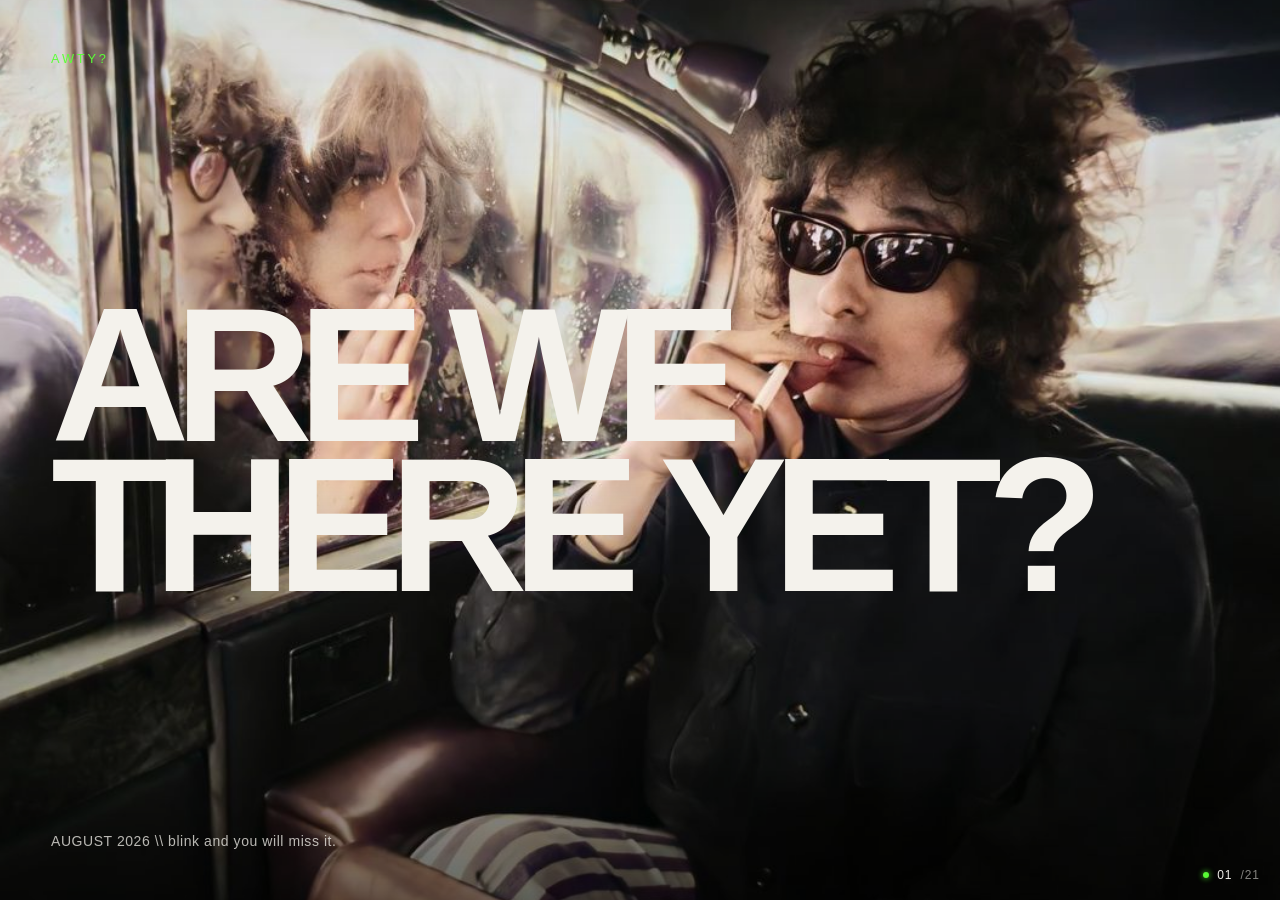
==== commit 6d8885fe: "Actualiza diseño y limpia archivos" ====
--- a/index.html
+++ b/index.html
@@ -1,9 +1,9 @@
 <!DOCTYPE html>
-<html lang="es">
+<html lang="en">
 <head>
   <meta charset="UTF-8">
   <meta name="viewport" content="width=device-width, initial-scale=1.0">
-  <meta name="description" content="ARE WE THERE YET? — revista digital de diseño, instalaciones, música y ensayo.">
+  <meta name="description" content="ARE WE THERE YET? — a digital magazine about design, music, images and the spaces in between.">
   <title>ARE WE THERE YET?</title>
   <link rel="icon" href="data:image/svg+xml,<svg xmlns=%22http://www.w3.org/2000/svg%22 viewBox=%220 0 100 100%22><rect width=%22100%22 height=%22100%22 fill=%22%23d7ff36%22/><text x=%2250%22 y=%2268%22 text-anchor=%22middle%22 font-size=%2260%22>?</text></svg>">
 
--- a/css/article.css
+++ b/css/article.css
@@ -108,6 +108,76 @@
   opacity: 0.6;
 }
 
+.tpl-article[data-article-layout="left"] {
+  grid-template-columns: minmax(320px, .8fr) minmax(0, 1.2fr);
+}
+
+.tpl-article[data-article-layout="left"] .article__panel {
+  grid-column: 1;
+  grid-row: 1;
+}
+
+.tpl-article[data-article-layout="left"] .article__intro {
+  grid-column: 2;
+  grid-row: 1;
+}
+
+.tpl-article[data-article-layout="overlay-right"],
+.tpl-article[data-article-layout="overlay-left"],
+.tpl-article[data-article-layout="center"] {
+  display: flex;
+  align-items: center;
+  padding: clamp(24px, 5vw, 72px);
+}
+
+.tpl-article[data-article-layout="overlay-right"] {
+  justify-content: flex-end;
+}
+
+.tpl-article[data-article-layout="overlay-left"] {
+  justify-content: flex-start;
+}
+
+.tpl-article[data-article-layout="center"] {
+  justify-content: center;
+}
+
+.tpl-article[data-article-layout^="overlay"] .article__intro,
+.tpl-article[data-article-layout="center"] .article__intro,
+.tpl-article[data-article-layout="full"] .article__intro {
+  position: absolute;
+  inset: -48px 0;
+  width: 100%;
+  height: calc(100% + 96px);
+}
+
+.tpl-article[data-article-layout^="overlay"] .article__panel,
+.tpl-article[data-article-layout="center"] .article__panel {
+  position: relative;
+  z-index: 2;
+  width: min(46vw, 680px);
+  height: min(84vh, 820px);
+  box-shadow: 0 20px 70px rgba(0, 0, 0, .28);
+}
+
+.tpl-article[data-article-layout="full"] {
+  display: grid;
+  place-items: center;
+  padding: clamp(24px, 5vw, 72px);
+}
+
+.tpl-article[data-article-layout="full"] .article__panel {
+  position: relative;
+  z-index: 2;
+  width: min(920px, 90vw);
+  height: min(84vh, 860px);
+  justify-self: center;
+}
+
+.tpl-article[data-article-layout="full"] .article__intro > * {
+  visibility: hidden;
+}
+
 @media (max-width: 760px) {
   .tpl-article {
     grid-template-columns: 1fr;
@@ -124,4 +194,32 @@
     max-height: 52vh;
     justify-self: center;
   }
-}
+
+  .tpl-article[data-article-layout="left"] {
+    grid-template-columns: 1fr;
+  }
+
+  .tpl-article[data-article-layout="left"] .article__intro {
+    grid-column: 1;
+    grid-row: 1;
+  }
+
+  .tpl-article[data-article-layout="left"] .article__panel {
+    grid-column: 1;
+    grid-row: 2;
+  }
+
+  .tpl-article[data-article-layout^="overlay"],
+  .tpl-article[data-article-layout="center"],
+  .tpl-article[data-article-layout="full"] {
+    padding: 18px;
+  }
+
+  .tpl-article[data-article-layout^="overlay"] .article__panel,
+  .tpl-article[data-article-layout="center"] .article__panel,
+  .tpl-article[data-article-layout="full"] .article__panel {
+    width: 100%;
+    height: 76vh;
+    max-height: 76vh;
+  }
+}
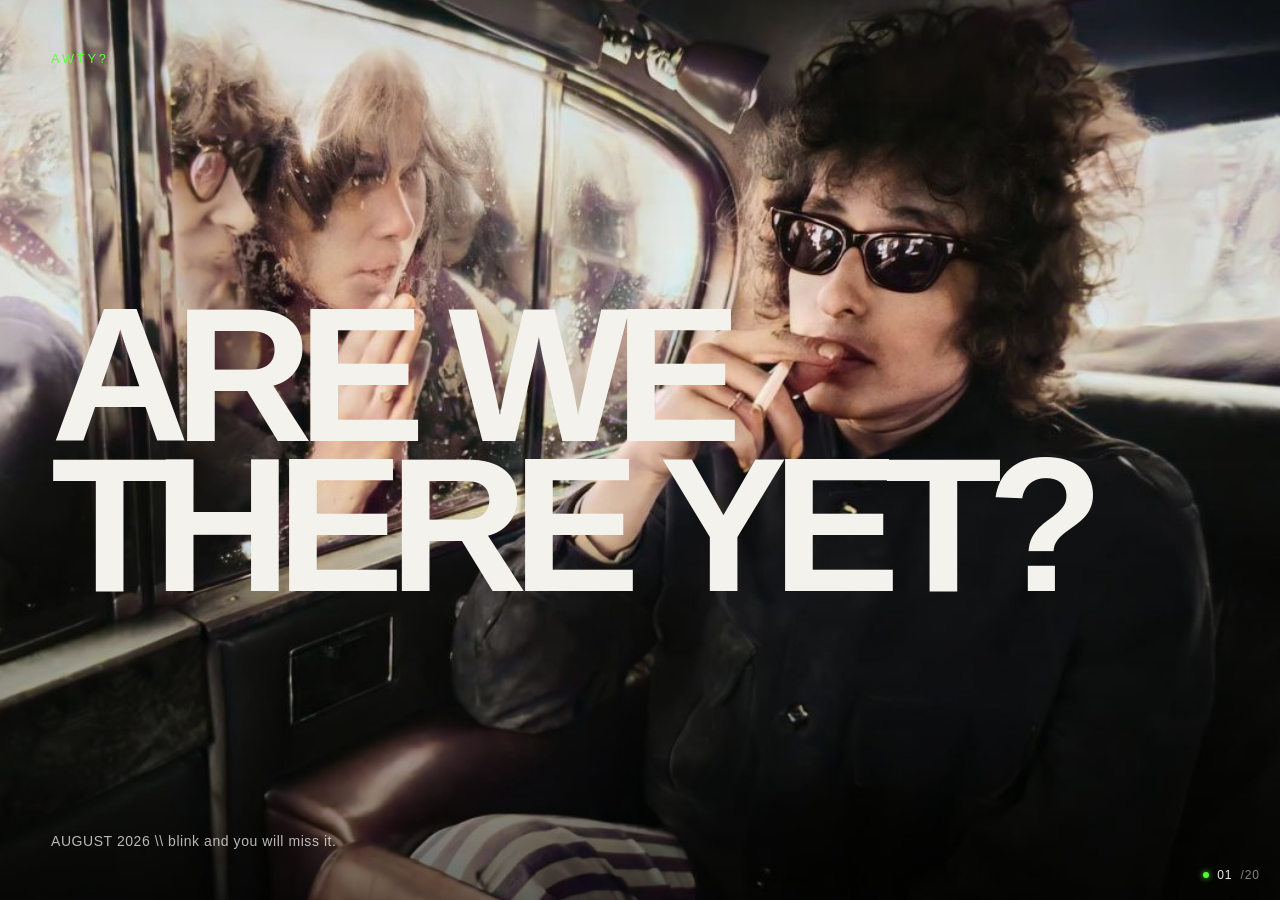
==== commit 99fe1e2f: "Actualiza diseño y limpia archivos" ====
--- a/index.html
+++ b/index.html
@@ -17,6 +17,8 @@
   <link rel="stylesheet" href="./css/list-feature.css">
   <link rel="stylesheet" href="./css/outro.css">
   <link rel="stylesheet" href="./css/video-feature.css">
+  <link rel="stylesheet" href="./css/recommendations.css">
+  <link rel="stylesheet" href="./css/art-carousel.css">
 </head>
 <body>
   <!--
--- a/css/recommendations.css
+++ b/css/recommendations.css
@@ -0,0 +1,81 @@
+.tpl-recommendations {
+  display: grid;
+  grid-template-columns: minmax(280px, .75fr) minmax(0, 1.25fr);
+  gap: clamp(40px, 8vw, 140px);
+  padding: clamp(30px, 6vw, 96px);
+  background: #dfff35;
+  color: #111;
+}
+
+.recommendations__header {
+  display: flex;
+  flex-direction: column;
+  justify-content: space-between;
+}
+
+.recommendations__kicker,
+.recommendations__intro,
+.recommendations__artist,
+.recommendations__note {
+  margin: 0;
+}
+
+.recommendations__kicker,
+.recommendations__artist,
+.recommendations__number {
+  font-size: 10px;
+  font-weight: 700;
+  letter-spacing: .16em;
+  text-transform: uppercase;
+}
+
+.recommendations__title {
+  margin: 0;
+  font-size: clamp(58px, 9vw, 150px);
+  font-weight: 900;
+  line-height: .76;
+  letter-spacing: -.08em;
+}
+
+.recommendations__intro {
+  max-width: 38ch;
+  font-size: 14px;
+  line-height: 1.5;
+}
+
+.recommendations__list {
+  display: flex;
+  flex-direction: column;
+  justify-content: center;
+  margin: 0;
+  padding: 0;
+  list-style: none;
+}
+
+.recommendations__item {
+  display: grid;
+  grid-template-columns: 42px minmax(180px, .8fr) 1fr;
+  gap: 22px;
+  align-items: start;
+  padding: clamp(14px, 2vh, 24px) 0;
+  border-top: 1px solid currentColor;
+}
+
+.recommendations__release {
+  margin: 5px 0 0;
+  font-size: clamp(20px, 2.5vw, 38px);
+  line-height: .95;
+  letter-spacing: -.05em;
+}
+
+.recommendations__note {
+  font-size: 13px;
+  line-height: 1.45;
+}
+
+@media (max-width: 760px) {
+  .tpl-recommendations { grid-template-columns: 1fr; gap: 24px; }
+  .recommendations__header { gap: 18px; }
+  .recommendations__item { grid-template-columns: 28px 1fr; }
+  .recommendations__note { grid-column: 2; }
+}
--- a/css/art-carousel.css
+++ b/css/art-carousel.css
@@ -0,0 +1,91 @@
+.tpl-artCarousel {
+  display: grid;
+  grid-template-rows: auto 1fr auto;
+  gap: 24px;
+  padding: clamp(28px, 5vw, 72px) 0 clamp(22px, 3vw, 44px);
+  background: #f3f1eb;
+  color: #111;
+}
+
+.art-carousel__header {
+  display: grid;
+  grid-template-columns: 1fr 1.6fr 1fr;
+  gap: 28px;
+  align-items: end;
+  padding: 0 clamp(28px, 5vw, 72px);
+}
+
+.art-carousel__kicker,
+.art-carousel__title,
+.art-carousel__intro,
+.art-carousel__hint {
+  margin: 0;
+}
+
+.art-carousel__kicker,
+.art-carousel__hint {
+  font-size: 10px;
+  font-weight: 700;
+  letter-spacing: .16em;
+  text-transform: uppercase;
+}
+
+.art-carousel__title {
+  font-size: clamp(48px, 7vw, 110px);
+  font-weight: 900;
+  line-height: .78;
+  letter-spacing: -.08em;
+}
+
+.art-carousel__intro {
+  max-width: 34ch;
+  font-size: 13px;
+  line-height: 1.5;
+}
+
+.art-carousel__track {
+  display: flex;
+  gap: clamp(16px, 2.5vw, 36px);
+  min-height: 0;
+  padding: 0 clamp(28px, 5vw, 72px) 14px;
+  overflow-x: auto;
+  overscroll-behavior-inline: contain;
+  scroll-snap-type: x mandatory;
+  scrollbar-width: thin;
+}
+
+.art-carousel__work {
+  flex: 0 0 clamp(280px, 34vw, 520px);
+  display: grid;
+  grid-template-rows: minmax(0, 1fr) auto;
+  margin: 0;
+  scroll-snap-align: start;
+}
+
+.art-carousel__work img,
+.art-carousel__placeholder {
+  width: 100%;
+  height: 100%;
+  min-height: 34vh;
+  object-fit: contain;
+  background: #dedbd2;
+}
+
+.art-carousel__placeholder {
+  display: grid;
+  place-content: center;
+  gap: 8px;
+  text-align: center;
+}
+
+.art-carousel__placeholder span { font-size: clamp(64px, 9vw, 130px); font-weight: 900; line-height: .8; }
+.art-carousel__placeholder small { font-size: 9px; letter-spacing: .2em; }
+.art-carousel__work figcaption { display: flex; justify-content: space-between; gap: 16px; padding-top: 10px; font-size: 11px; }
+.art-carousel__work figcaption span { text-align: right; opacity: .6; }
+.art-carousel__hint { padding: 0 clamp(28px, 5vw, 72px); text-align: right; }
+
+@media (max-width: 760px) {
+  .art-carousel__header { grid-template-columns: 1fr; gap: 10px; }
+  .art-carousel__intro { display: none; }
+  .art-carousel__work { flex-basis: 78vw; }
+}
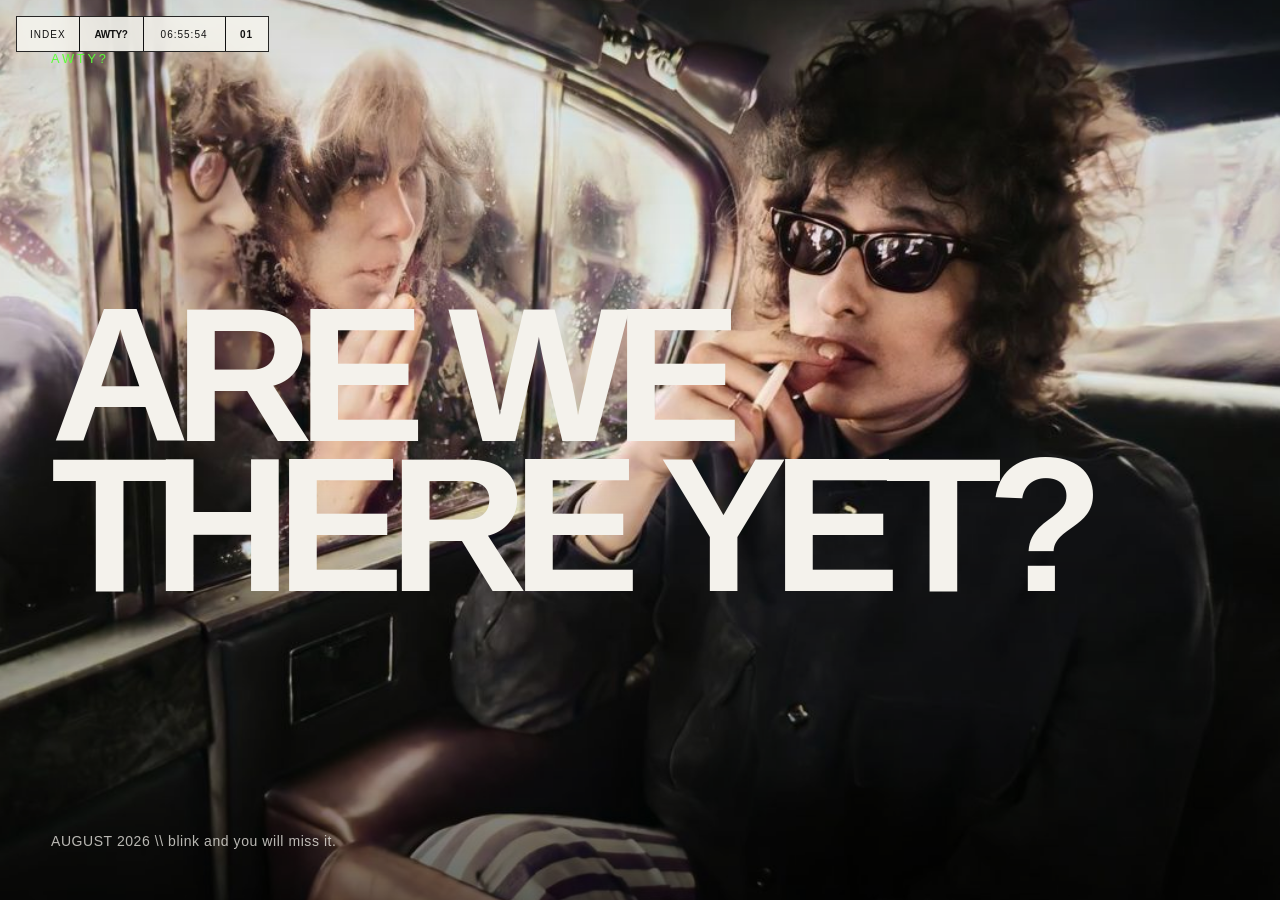
==== commit 97cb2dbe: "Actualiza diseño y limpia archivos" ====
--- a/index.html
+++ b/index.html
@@ -30,13 +30,59 @@
   -->
   <main class="magazine" id="magazine" aria-label="Revista ARE WE THERE YET?"></main>
 
-  <div class="section-indicator" aria-hidden="true">
-    <span class="section-indicator__dot"></span>
-    <span id="sectionIndicator">01</span><span id="sectionIndicatorTotal" class="section-indicator__total">/10</span>
-  </div>
+  <header class="site-tools" aria-label="Magazine controls">
+    <button class="index-trigger" id="indexTrigger" type="button" aria-expanded="false" aria-controls="siteNavigator">INDEX</button>
+    <a class="site-mark" href="#" id="siteMark" aria-label="ARE WE THERE YET? — first section">
+      <img src="./assets/logo.svg" alt="ARE WE THERE YET?" id="siteLogo">
+      <span class="site-mark__fallback">AWTY?</span>
+    </a>
+    <time class="site-clock" id="siteClock" aria-label="Local time">00:00:00</time>
+    <span class="section-indicator" id="sectionIndicator" aria-label="Current section">01</span>
+  </header>
+
+  <aside class="site-navigator" id="siteNavigator" aria-hidden="true">
+    <button class="site-navigator__backdrop" type="button" data-nav-close tabindex="-1" aria-label="Close navigation"></button>
+    <div class="site-navigator__panel" role="dialog" aria-modal="true" aria-labelledby="navigatorTitle">
+      <div class="site-navigator__topline">
+        <p id="navigatorTitle">ARE WE THERE YET?</p>
+        <button class="site-navigator__close" type="button" data-nav-close aria-label="Close navigation">CLOSE</button>
+      </div>
+
+      <nav class="site-navigator__tabs" aria-label="Navigation views">
+        <button type="button" class="is-active" data-nav-tab="index">INDEX</button>
+        <button type="button" data-nav-tab="about">ABOUT</button>
+        <button type="button" data-nav-tab="contact">CONTACT</button>
+      </nav>
+
+      <div class="site-navigator__view is-active" data-nav-view="index">
+        <ol class="site-index" id="siteIndex"></ol>
+      </div>
+
+      <div class="site-navigator__view" data-nav-view="about">
+        <div class="about-copy">
+          <p class="about-copy__eyebrow">A MAGAZINE WITHOUT A LAST PAGE</p>
+          <h2>Scroll. Drift. Enter anywhere.</h2>
+          <p>ARE WE THERE YET? is an infinite digital magazine about music, images, design and the strange spaces between them. The publication quietly rearranges its edges as you move, so there is no hard beginning or end.</p>
+          <p>Use the index to jump directly to a story. Long reads keep their own scroll; visual essays, listening notes and archive pages ask for a different pace. The loose objects between sections are part of the route: markers, interruptions and small exits from the grid.</p>
+        </div>
+      </div>
+
+      <div class="site-navigator__view" data-nav-view="contact">
+        <form class="contact-form" id="contactForm">
+          <p class="contact-form__intro">Stories, images, corrections or something we should hear.</p>
+          <label>NAME<input name="name" type="text" autocomplete="name" required></label>
+          <label>EMAIL<input name="email" type="email" autocomplete="email" required></label>
+          <label>MESSAGE<textarea name="message" rows="6" required></textarea></label>
+          <button type="submit">WRITE TO US ↗</button>
+          <p class="contact-form__status" id="contactStatus" aria-live="polite"></p>
+        </form>
+      </div>
+    </div>
+  </aside>
 
   <script src="./js/infinite-scroll.js"></script>
   <script src="./js/templates.js"></script>
   <script src="./js/render.js"></script>
+  <script src="./js/navigation.js"></script>
 </body>
 </html>
--- a/css/global.css
+++ b/css/global.css
@@ -56,7 +56,7 @@
   width: 100%;
   height: var(--viewport-height);
   min-height: var(--viewport-height);
-  overflow: hidden;
+  overflow: visible;
   --progress: 0;
   --fade: 1;
   overflow-anchor: none;
@@ -107,43 +107,133 @@
   filter: invert(1);
 }
 
-/* Indicador tipo "timecode de cinta" — la firma visual del sitio.
-   En vez de un número decorativo, se lee como el contador de un
-   grabador de archivo: luz piloto + posición / total del reel. */
-.section-indicator {
+.site-tools {
   position: fixed;
-  right: 20px;
-  bottom: 18px;
-  z-index: 100;
+  top: 16px;
+  left: 16px;
+  z-index: 190;
   display: flex;
   align-items: center;
-  gap: 8px;
-  mix-blend-mode: difference;
-  color: var(--paper);
+  height: 36px;
+  background: rgba(244, 242, 236, 0.92);
+  border: 1px solid rgba(17, 17, 17, 0.9);
+  color: var(--ink);
   font-family: var(--font-mono);
-  font-size: 12px;
-  letter-spacing: 0.08em;
+  font-size: 10px;
+  letter-spacing: 0.1em;
+  backdrop-filter: blur(12px);
+  -webkit-backdrop-filter: blur(12px);
+}
+
+.index-trigger,
+.site-mark,
+.site-clock,
+.section-indicator {
+  height: 100%;
+  display: inline-flex;
+  align-items: center;
+  justify-content: center;
+  border: 0;
+  border-right: 1px solid var(--ink);
+  padding: 0 13px;
+  color: inherit;
+  background: transparent;
+  font: inherit;
+  letter-spacing: inherit;
+  text-decoration: none;
+}
+
+.index-trigger { cursor: pointer; }
+.index-trigger:hover,
+.index-trigger[aria-expanded="true"] { background: var(--ink); color: var(--paper); }
+.site-mark { width: 64px; padding: 7px 12px; }
+.site-mark img { display: block; width: 100%; height: 100%; object-fit: contain; }
+.site-mark__fallback { display: none; font-weight: 700; letter-spacing: -0.04em; }
+.site-mark.is-missing img { display: none; }
+.site-mark.is-missing .site-mark__fallback { display: block; }
+.site-clock { min-width: 82px; }
+.section-indicator { min-width: 42px; border-right: 0; font-weight: 700; }
+
+.site-navigator {
+  position: fixed;
+  inset: 0;
+  z-index: 180;
+  visibility: hidden;
   pointer-events: none;
 }
 
-.section-indicator__dot {
-  width: 6px;
-  height: 6px;
-  border-radius: 50%;
-  background: var(--signal);
-  box-shadow: 0 0 6px var(--signal);
-}
-
-.section-indicator__total {
-  opacity: 0.55;
+.site-navigator.is-open { visibility: visible; pointer-events: auto; }
+.site-navigator__backdrop { position: absolute; inset: 0; border: 0; background: rgba(17,17,17,.58); opacity: 0; transition: opacity .35s ease; }
+.site-navigator.is-open .site-navigator__backdrop { opacity: 1; }
+.site-navigator__panel {
+  position: absolute;
+  inset: 0 auto 0 0;
+  width: min(760px, 88vw);
+  display: grid;
+  grid-template-rows: auto auto 1fr;
+  padding-top: 68px;
+  background: #f4f2ec;
+  color: #111;
+  transform: translateX(-102%);
+  transition: transform .48s cubic-bezier(.22,.8,.2,1);
+  box-shadow: 28px 0 80px rgba(0,0,0,.28);
+}
+.site-navigator.is-open .site-navigator__panel { transform: translateX(0); }
+.site-navigator__topline { position: absolute; top: 0; left: 0; right: 0; height: 68px; display:flex; align-items:center; justify-content:space-between; padding: 0 22px; border-bottom:1px solid #111; font-size:11px; letter-spacing:.12em; }
+.site-navigator__topline p { margin:0; }
+.site-navigator__close { border:0; background:none; font:inherit; letter-spacing:inherit; cursor:pointer; padding:10px 0; }
+.site-navigator__tabs { display:grid; grid-template-columns:repeat(3,1fr); border-bottom:1px solid #111; }
+.site-navigator__tabs button { min-height:54px; border:0; border-right:1px solid #111; background:transparent; font:700 11px/1 Arial,sans-serif; letter-spacing:.12em; cursor:pointer; }
+.site-navigator__tabs button:last-child { border-right:0; }
+.site-navigator__tabs button.is-active { background:#111; color:#f4f2ec; }
+.site-navigator__view { display:none; min-height:0; overflow-y:auto; }
+.site-navigator__view.is-active { display:block; }
+.site-index { list-style:none; margin:0; padding:0; }
+.site-index button { width:100%; display:grid; grid-template-columns:52px 1fr auto; gap:18px; align-items:baseline; padding:18px 22px; border:0; border-bottom:1px solid rgba(17,17,17,.24); background:transparent; color:#111; text-align:left; cursor:pointer; }
+.site-index button:hover { background:#d7ff36; }
+.site-index__number { font-size:10px; letter-spacing:.1em; }
+.site-index__title { font-size:clamp(18px,3vw,31px); letter-spacing:-.045em; }
+.site-index__type { font-size:9px; letter-spacing:.11em; text-transform:uppercase; opacity:.55; }
+.about-copy, .contact-form { padding: clamp(34px,7vw,76px); max-width:680px; }
+.about-copy__eyebrow { font-size:10px; letter-spacing:.14em; }
+.about-copy h2 { max-width:560px; margin:42px 0; font-size:clamp(44px,7vw,82px); line-height:.88; letter-spacing:-.07em; }
+.about-copy p:not(.about-copy__eyebrow) { max-width:570px; font-size:clamp(17px,2.2vw,23px); line-height:1.32; }
+.contact-form { display:grid; gap:28px; }
+.contact-form__intro { margin:0 0 24px; font-size:clamp(28px,4.5vw,54px); line-height:.96; letter-spacing:-.055em; }
+.contact-form label { display:grid; gap:9px; font-size:9px; letter-spacing:.13em; }
+.contact-form input, .contact-form textarea { width:100%; border:0; border-bottom:1px solid #111; border-radius:0; padding:10px 0; background:transparent; color:#111; font:18px/1.25 Arial,sans-serif; resize:vertical; outline:none; }
+.contact-form input:focus, .contact-form textarea:focus { border-bottom-width:3px; }
+.contact-form button { justify-self:start; border:1px solid #111; padding:14px 18px; background:#111; color:#fff; font:700 10px/1 Arial,sans-serif; letter-spacing:.12em; cursor:pointer; }
+.contact-form button:hover { background:#d7ff36; color:#111; }
+.contact-form__status { min-height:1em; margin:0; font-size:11px; }
+
+.transition-object {
+  position: absolute;
+  bottom: clamp(-150px, -11vw, -72px);
+  z-index: 80;
+  width: clamp(170px, 25vw, 410px);
+  pointer-events: none;
+  filter: drop-shadow(0 25px 25px rgba(0,0,0,.34));
+}
+.transition-object img { display:block; width:100%; transform: translateY(calc(var(--progress) * -58px)) rotate(calc(var(--object-rotation, 0deg) + var(--progress) * 18deg)); will-change:transform; }
+.transition-object--left { left:clamp(-48px, 5vw, 90px); }
+.transition-object--right { right:clamp(-58px, 5vw, 100px); }
+.transition-object--center { left:50%; transform:translateX(-50%) translateY(calc(var(--progress) * 44px)) !important; }
+.transition-object--chrome { --object-rotation:-13deg; }
+.transition-object--knot { --object-rotation:11deg; width:clamp(190px,28vw,460px); }
+.transition-object--arrow { --object-rotation:-8deg; }
+
+body.navigator-open .magazine { filter: saturate(.7); }
 }
 
 @media (max-width: 700px) {
-  .section-indicator {
-    right: 16px;
-    bottom: 14px;
-    font-size: 11px;
-  }
+  .site-tools { top:10px; left:10px; }
+  .site-clock { display:none; }
+  .site-navigator__panel { width:100%; padding-top:58px; }
+  .site-navigator__topline { height:58px; }
+  .site-index button { grid-template-columns:38px 1fr; }
+  .site-index__type { display:none; }
+  .transition-object { width:clamp(150px,44vw,260px); }
 }
 
 @media (prefers-reduced-motion: reduce) {
--- a/css/photo-feature.css
+++ b/css/photo-feature.css
@@ -9,6 +9,21 @@
   height: 100%;
   object-fit: cover;
   filter: contrast(1.03);
+}
+
+.photo-feature__placeholder {
+  position: absolute;
+  inset: 0;
+  display: grid;
+  place-items: center;
+  background: repeating-linear-gradient(135deg, #8f0017 0 1px, #b40020 1px 80px);
+  color: rgba(255,255,255,.42);
+}
+
+.photo-feature__placeholder span {
+  font-size: 10px;
+  font-weight: 700;
+  letter-spacing: .2em;
 }
 
 .photo-feature__panel {
--- a/css/article.css
+++ b/css/article.css
@@ -18,6 +18,11 @@
   background-position: center;
   background-repeat: no-repeat;
   color: var(--paper);
+  background-color: #171717;
+}
+
+.tpl-article:not([data-has-image="true"]) .article__intro {
+  background-image: linear-gradient(135deg, #171717 0 60%, #222 60% 61%, #171717 61%) !important;
 }
 
 .article__top-label {
@@ -98,6 +103,24 @@
   margin: 0 0 1.2em;
 }
 
+.article__body p:first-child::first-letter {
+  float: left;
+  margin: .08em .12em 0 0;
+  font-size: 3.6em;
+  font-weight: 900;
+  line-height: .72;
+}
+
+.article__body p:last-child {
+  margin-top: 3em;
+  padding-top: 1.2em;
+  border-top: 2px solid currentColor;
+  font-size: 1.32em;
+  font-weight: 700;
+  line-height: 1.28;
+  letter-spacing: -.035em;
+}
+
 .article__note {
   padding-top: 16px;
   border-top: 1px solid rgba(20, 18, 15, 0.2);
@@ -178,6 +201,81 @@
   visibility: hidden;
 }
 
+.tpl-article[data-article-layout="bottom"] {
+  display: block;
+  padding: 0;
+}
+
+.tpl-article[data-article-layout="bottom"] .article__intro {
+  position: absolute;
+  inset: 0;
+  height: 100%;
+  justify-content: flex-start;
+}
+
+.tpl-article[data-article-layout="bottom"] .article__title {
+  max-width: 72vw;
+  font-size: clamp(64px, 10vw, 160px);
+}
+
+.tpl-article[data-article-layout="bottom"] .article__panel {
+  position: absolute;
+  z-index: 2;
+  right: 0;
+  bottom: 0;
+  width: 72%;
+  height: 48vh;
+  padding-inline: clamp(30px, 7vw, 110px);
+}
+
+.tpl-article[data-article-layout="rail"] {
+  grid-template-columns: minmax(220px, 28vw) 1fr;
+  padding: clamp(22px, 3vw, 44px);
+  gap: clamp(22px, 3vw, 44px);
+  background: #ece9df;
+}
+
+.tpl-article[data-article-layout="rail"] .article__intro {
+  padding: 22px;
+}
+
+.tpl-article[data-article-layout="rail"] .article__title {
+  font-size: clamp(48px, 6vw, 96px);
+  writing-mode: vertical-rl;
+  transform: rotate(180deg);
+}
+
+.tpl-article[data-article-layout="rail"] .article__panel {
+  width: min(100%, 880px);
+  justify-self: start;
+  padding-inline: clamp(34px, 8vw, 130px);
+}
+
+.tpl-article[data-article-layout="narrow"] {
+  display: grid;
+  grid-template-columns: 1fr minmax(360px, 520px) 1fr;
+  padding: clamp(24px, 5vw, 72px);
+}
+
+.tpl-article[data-article-layout="narrow"] .article__intro {
+  position: absolute;
+  inset: 0;
+  height: 100%;
+}
+
+.tpl-article[data-article-layout="narrow"] .article__intro > * {
+  max-width: 28vw;
+}
+
+.tpl-article[data-article-layout="narrow"] .article__panel {
+  position: relative;
+  z-index: 2;
+  grid-column: 2;
+  height: 84vh;
+  align-self: center;
+  box-shadow: 0 20px 80px rgba(0, 0, 0, .24);
+}
+
 @media (max-width: 760px) {
   .tpl-article {
     grid-template-columns: 1fr;
@@ -211,15 +309,48 @@
 
   .tpl-article[data-article-layout^="overlay"],
   .tpl-article[data-article-layout="center"],
-  .tpl-article[data-article-layout="full"] {
+  .tpl-article[data-article-layout="full"],
+  .tpl-article[data-article-layout="bottom"],
+  .tpl-article[data-article-layout="rail"],
+  .tpl-article[data-article-layout="narrow"] {
     padding: 18px;
   }
 
   .tpl-article[data-article-layout^="overlay"] .article__panel,
   .tpl-article[data-article-layout="center"] .article__panel,
-  .tpl-article[data-article-layout="full"] .article__panel {
+  .tpl-article[data-article-layout="full"] .article__panel,
+  .tpl-article[data-article-layout="bottom"] .article__panel,
+  .tpl-article[data-article-layout="rail"] .article__panel,
+  .tpl-article[data-article-layout="narrow"] .article__panel {
     width: 100%;
     height: 76vh;
     max-height: 76vh;
   }
-}
+
+  .tpl-article[data-article-layout="bottom"] .article__panel,
+  .tpl-article[data-article-layout="narrow"] .article__panel {
+    position: relative;
+    inset: auto;
+  }
+
+  .tpl-article[data-article-layout="rail"],
+  .tpl-article[data-article-layout="narrow"] {
+    display: grid;
+    grid-template-columns: 1fr;
+  }
+
+  .tpl-article[data-article-layout="rail"] .article__intro,
+  .tpl-article[data-article-layout="narrow"] .article__intro {
+    position: absolute;
+    inset: 0;
+  }
+
+  .tpl-article[data-article-layout="rail"] .article__title {
+    writing-mode: initial;
+    transform: none;
+  }
+
+  .tpl-article[data-article-layout="narrow"] .article__panel {
+    grid-column: 1;
+  }
+}
